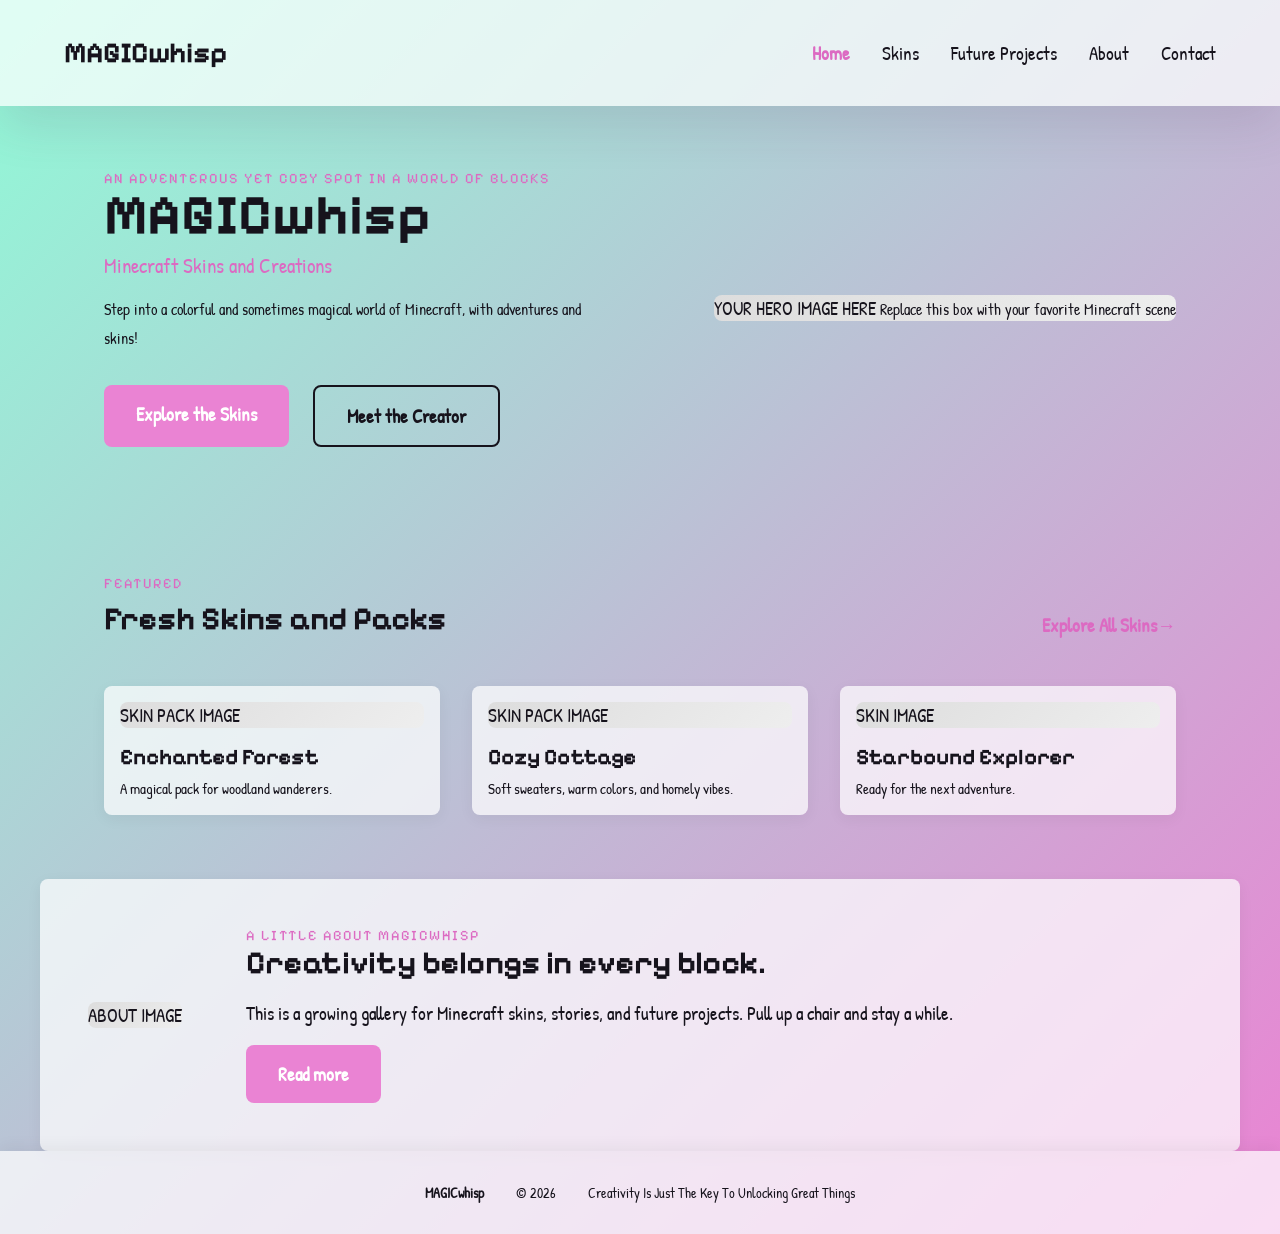
==== index.html @ 824f4995 "Restore original home page and CSS to the first working version" ====
<!doctype html>
<html lang="en">
<head>
  <meta charset="UTF-8">
  <meta name="viewport" content="width=device-width, initial-scale=1.0">
  <meta name="description" content="MAGICwhisp Minecraft skins and creations.">
  <title>MAGICwhisp | Minecraft Skins & Creations</title>
  <link rel="preconnect" href="https://fonts.googleapis.com">
  <link rel="preconnect" href="https://fonts.gstatic.com" crossorigin>
  <link href="https://fonts.googleapis.com/css2?family=Pixelify+Sans:wght@400;500;600;700&family=Patrick+Hand&display=swap" rel="stylesheet">
  <link rel="stylesheet" href="css/style.css">
  <script defer src="js/site.js"></script>
</head>
<body>
  <div class="pixel-transition" aria-hidden="true"></div>
  <header class="site-header">
    <a class="brand" href="index.html" aria-label="MAGICwhisp home">MAGICwhisp</a>
    <button class="menu-toggle" aria-label="Open navigation" aria-expanded="false">☰</button>
    <nav class="site-nav" aria-label="Main navigation">
      <a class="active" href="index.html">Home</a>
      <a href="skins.html">Skins</a>
      <a href="future-projects.html">Future Projects</a>
      <a href="about.html">About</a>
      <a href="contact.html">Contact</a>
    </nav>
  </header>

  <main>
    <section class="hero page-shell">
      <div class="hero-copy">
        <p class="eyebrow">An adventerous yet cozy spot in a world of blocks</p>
        <h1>MAGICwhisp</h1>
        <p class="hero-subtitle">Minecraft Skins and Creations</p>
        <p class="hero-intro">Step into a colorful and sometimes magical world of Minecraft, with adventures and skins!</p>
        <div class="button-row">
          <a class="button" href="skins.html">Explore the Skins</a>
          <a class="button button-quiet" href="about.html">Meet the Creator</a>
        </div>
      </div>
      <div class="hero-art image-placeholder" role="img" aria-label="Add a banner image behind the title here">
        <span>YOUR HERO IMAGE HERE</span>
        <small>Replace this box with your favorite Minecraft scene</small>
      </div>
    </section>

    <section class="page-shell section-block">
      <div class="section-heading">
        <div><p class="eyebrow">Featured</p><h2>Fresh Skins and Packs</h2></div>
        <a class="text-link" href="skins.html">Explore All Skins→</a>
      </div>
      <div class="feature-grid">
        <a class="feature-card" href="pack.html?pack=enchanted-forest">
          <div class="card-image image-placeholder">SKIN PACK IMAGE</div>
          <h3>Enchanted Forest</h3>
          <p>A magical pack for woodland wanderers.</p>
        </a>
        <a class="feature-card" href="pack.html?pack=cozy-cottage">
          <div class="card-image image-placeholder">SKIN PACK IMAGE</div>
          <h3>Cozy Cottage</h3>
          <p>Soft sweaters, warm colors, and homely vibes.</p>
        </a>
        <a class="feature-card" href="skin.html?skin=starbound-explorer">
          <div class="card-image image-placeholder">SKIN IMAGE</div>
          <h3>Starbound Explorer</h3>
          <p>Ready for the next adventure.</p>
        </a>
      </div>
    </section>

    <section class="page-shell callout">
      <div class="image-placeholder portrait-placeholder">ABOUT IMAGE</div>
      <div>
        <p class="eyebrow">A little about MAGICwhisp</p>
        <h2>Creativity belongs in every block.</h2>
        <p>This is a growing gallery for Minecraft skins, stories, and future projects. Pull up a chair and stay a while.</p>
        <a class="button" href="about.html">Read more</a>
      </div>
    </section>
  </main>

  <footer class="site-footer"><strong>MAGICwhisp</strong><span>© 2026</span><span>Creativity Is Just The Key To Unlocking Great Things</span></footer>
</body>
</html>
---- css/style.css ----
:root { --mint:#90fad7; --mint-light:#b6f9e3; --pink:#ea83d3; --pink-dark:#dc6ac2; --ink:#16131c; --paper:rgba(255,255,255,.72); --shadow:0 18px 50px rgba(92,42,93,.14); }
* { box-sizing:border-box; }
html { scroll-behavior:smooth; }
body { margin:0; color:var(--ink); font-family:'Patrick Hand',cursive; font-size:1.18rem; background:linear-gradient(135deg,var(--mint) 0%,var(--pink) 100%); min-height:100vh; }
a { color:inherit; text-decoration:none; }
button { cursor:pointer; border:none; background:0; font-family:inherit; font-size:inherit; }
.pixel-transition { position:fixed; inset:0; z-index:10; pointer-events:none; opacity:0; background-image:radial-gradient(#fff 1px,transparent 1px); background-size:18px 18px; transition:opacity .3s ease-out; }
.site-header { display:flex; align-items:center; justify-content:space-between; padding:2rem 4rem; background:var(--paper); box-shadow:var(--shadow); }
.brand { font-family:'Pixelify Sans',sans-serif; font-size:1.8rem; font-weight:700; color:var(--ink); }
.menu-toggle { display:none; font-size:1.5rem; }
.site-nav { display:flex; gap:2rem; }
.site-nav a { font-weight:500; padding:0.5rem 0; transition:color .2s; }
.site-nav a:hover, .site-nav a.active { color:var(--pink-dark); font-weight:600; }
main { flex:1; }
.page-shell { max-width:1200px; margin:0 auto; padding:4rem; }
.hero { display:flex; align-items:center; justify-content:space-between; gap:4rem; }
.hero-copy h1 { font-family:'Pixelify Sans',sans-serif; font-size:3.5rem; margin:0; line-height:1; }
.hero-copy { max-width:500px; }
.eyebrow { font-family:'Pixelify Sans',sans-serif; color:var(--pink-dark); font-size:0.9rem; text-transform:uppercase; letter-spacing:2px; margin:0; }
.hero-subtitle { color:var(--pink-dark); font-size:1.3rem; margin:0.5rem 0; }
.hero-intro { font-size:1rem; line-height:1.8; margin:1rem 0 2rem 0; }
.button-row { display:flex; gap:1.5rem; flex-wrap:wrap; }
.button { display:inline-block; padding:1rem 2rem; background:var(--pink); color:#fff; border-radius:0.5rem; font-weight:600; transition:background .2s,transform .1s; }
.button:hover { background:var(--pink-dark); transform:translateY(-2px); }
.button-quiet { background:transparent; border:2px solid var(--ink); color:var(--ink); }
.button-quiet:hover { background:var(--ink); color:#fff; }
.hero-art { max-width:100%; height:auto; }
.image-placeholder { background:linear-gradient(135deg,#ddd,#eee); border-radius:0.5rem; }
.section-block { display:flex; flex-direction:column; gap:3rem; }
.section-heading { display:flex; align-items:flex-end; justify-content:space-between; gap:2rem; }
.section-heading h2 { font-family:'Pixelify Sans',sans-serif; font-size:2rem; margin:0; }
.section-heading .eyebrow { margin-bottom:0.5rem; }
.text-link { font-weight:600; color:var(--pink-dark); transition:color .2s; }
.text-link:hover { color:var(--pink); }
.feature-grid { display:grid; grid-template-columns:repeat(3,1fr); gap:2rem; }
.feature-card { display:flex; flex-direction:column; background:var(--paper); border-radius:0.5rem; padding:1rem; text-decoration:none; transition:transform .2s,box-shadow .2s; box-shadow:0 4px 15px rgba(0,0,0,.05); }
.feature-card:hover { transform:translateY(-4px); box-shadow:var(--shadow); }
.feature-card h3 { font-family:'Pixelify Sans',sans-serif; margin:1rem 0 0 0; }
.feature-card p { margin:0.5rem 0 0 0; font-size:0.95rem; }
.card-image { width:100%; height:auto; border-radius:0.5rem; object-fit:cover; }
.callout { display:flex; align-items:center; gap:4rem; background:var(--paper); padding:3rem; border-radius:0.5rem; box-shadow:0 4px 15px rgba(0,0,0,.05); }
.callout > img { flex-shrink:0; max-width:300px; height:auto; border-radius:0.5rem; }
.callout > div h2 { font-family:'Pixelify Sans',sans-serif; font-size:2rem; margin:0; }
.portrait-placeholder { background:linear-gradient(135deg,#ddd,#eee); }
.site-footer { background:var(--paper); text-align:center; padding:2rem; font-size:0.9rem; display:flex; gap:2rem; justify-content:center; flex-wrap:wrap; box-shadow:0 -4px 15px rgba(0,0,0,.05); }
.site-footer strong { font-weight:700; }
@media (max-width:760px) { .site-header { padding:1rem 1.25rem; } .menu-toggle { display:block; } .site-nav { display:none; position:absolute; z-index:5; top:4.2rem; left:1rem; right:1rem; padding:1rem; background:var(--paper); border-radius:0.5rem; flex-direction:column; gap:1rem; box-shadow:var(--shadow); } .site-nav.active { display:flex; } .page-shell { padding:2rem 1rem; } .hero-copy { max-width:none; } .feature-grid { grid-template-columns:1fr; } .callout { flex-direction:column; } .callout img { max-width:100%; } }
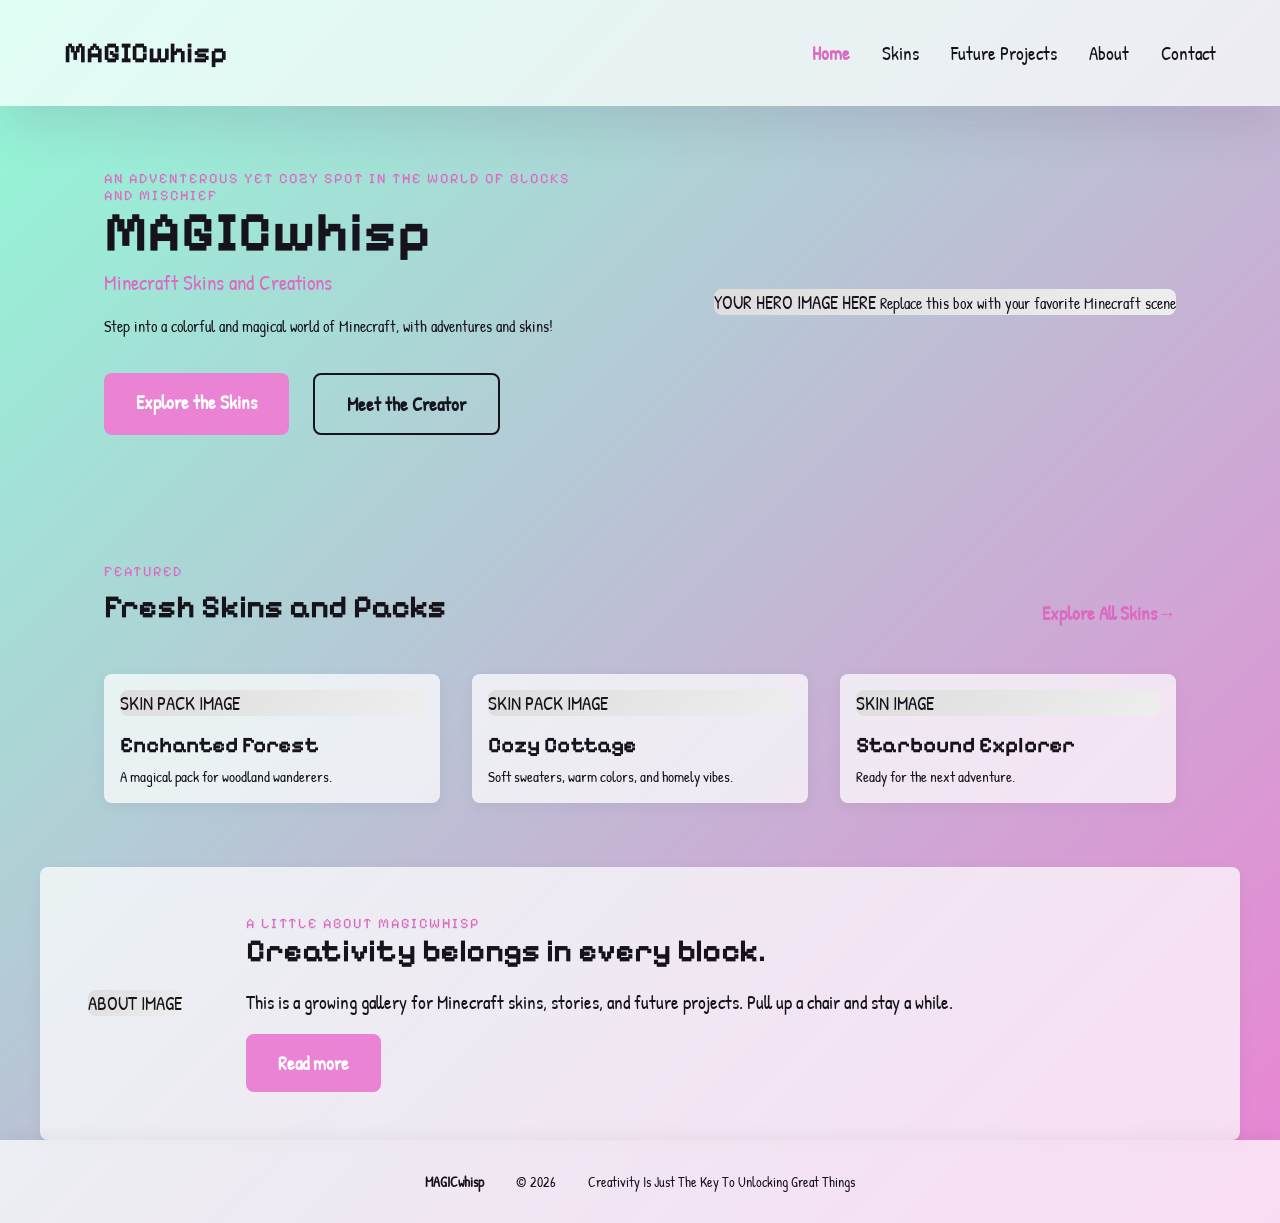
==== commit c3e37425: "Update text in index.html for clarity" ====
--- a/index.html
+++ b/index.html
@@ -28,10 +28,10 @@
   <main>
     <section class="hero page-shell">
       <div class="hero-copy">
-        <p class="eyebrow">An adventerous yet cozy spot in a world of blocks</p>
+        <p class="eyebrow">An adventerous yet cozy spot in the world of blocks and mischief</p>
         <h1>MAGICwhisp</h1>
         <p class="hero-subtitle">Minecraft Skins and Creations</p>
-        <p class="hero-intro">Step into a colorful and sometimes magical world of Minecraft, with adventures and skins!</p>
+        <p class="hero-intro">Step into a colorful and magical world of Minecraft, with adventures and skins!</p>
         <div class="button-row">
           <a class="button" href="skins.html">Explore the Skins</a>
           <a class="button button-quiet" href="about.html">Meet the Creator</a>
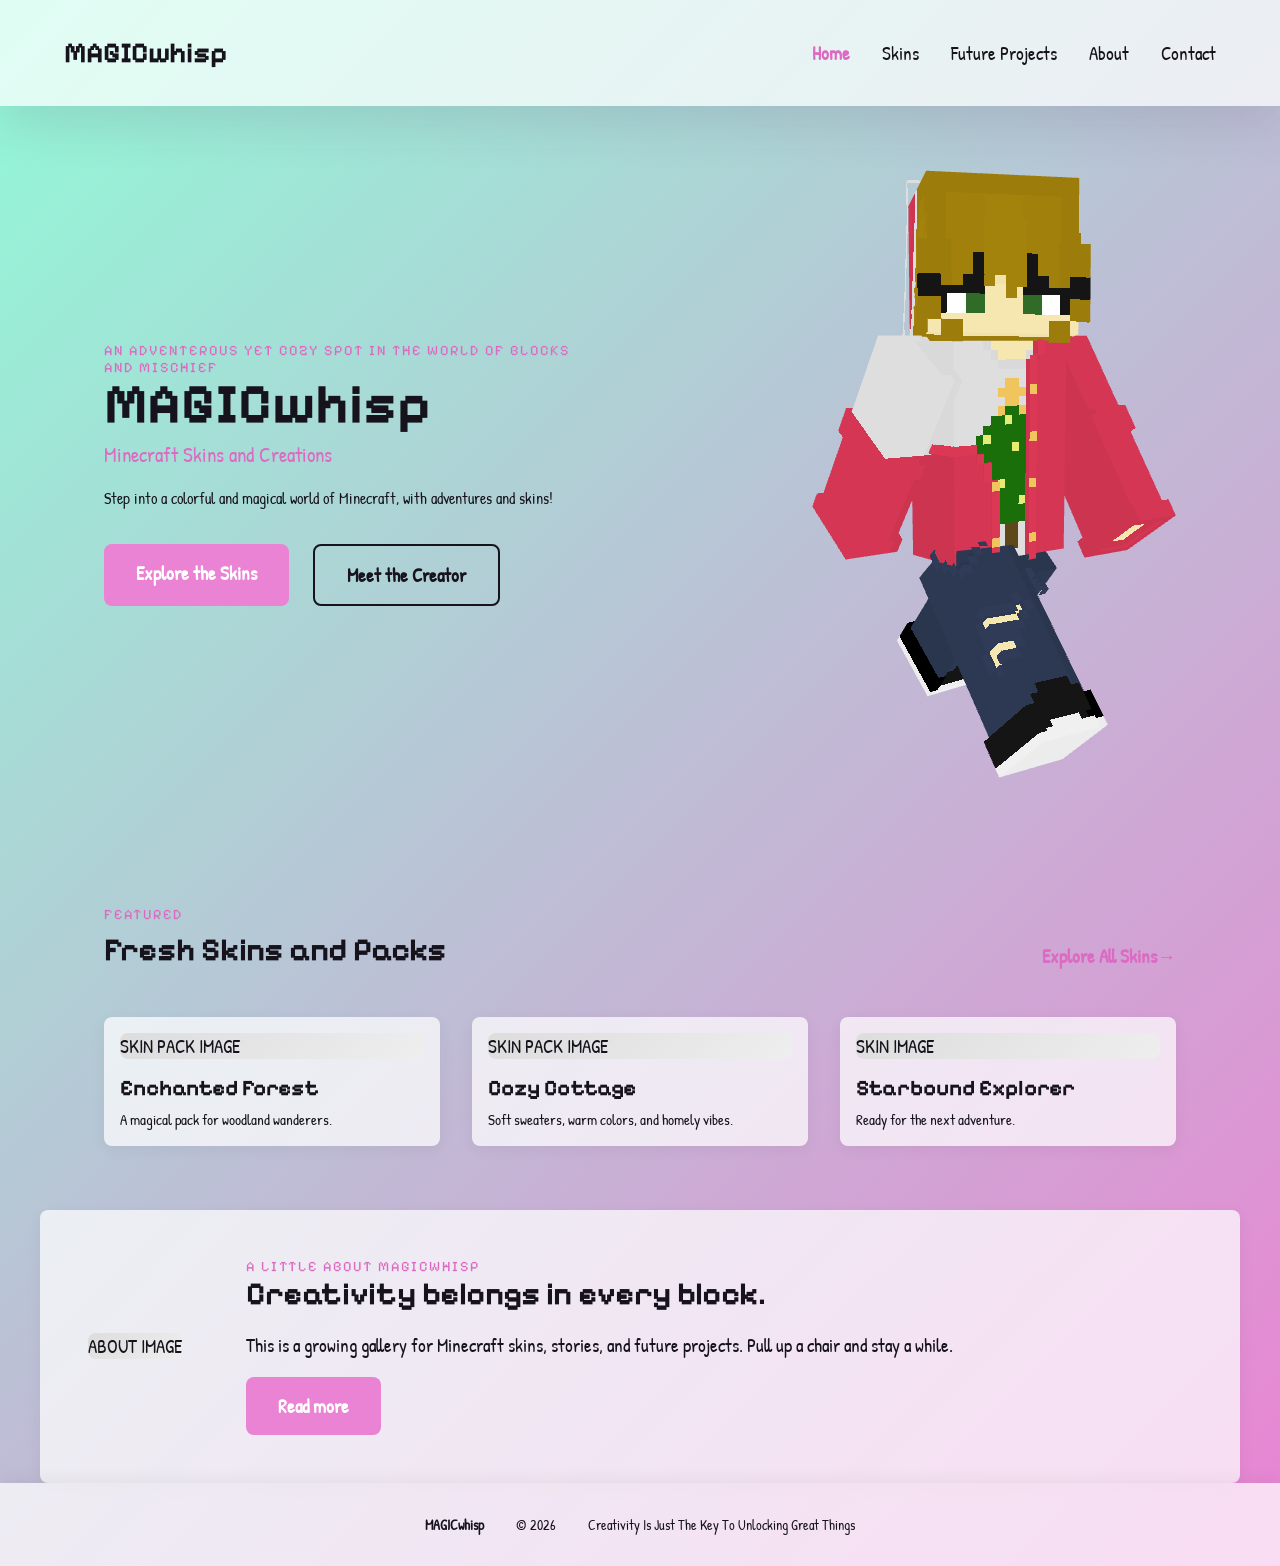
==== commit 2357b620: "Update hero image in index.html Replaced placeholder hero image with a specific image." ====
--- a/index.html
+++ b/index.html
@@ -37,10 +37,7 @@
           <a class="button button-quiet" href="about.html">Meet the Creator</a>
         </div>
       </div>
-      <div class="hero-art image-placeholder" role="img" aria-label="Add a banner image behind the title here">
-        <span>YOUR HERO IMAGE HERE</span>
-        <small>Replace this box with your favorite Minecraft scene</small>
-      </div>
+<img class="hero-art" src="assets/images/B.png" alt="My Christmas Style" />
     </section>
 
     <section class="page-shell section-block">
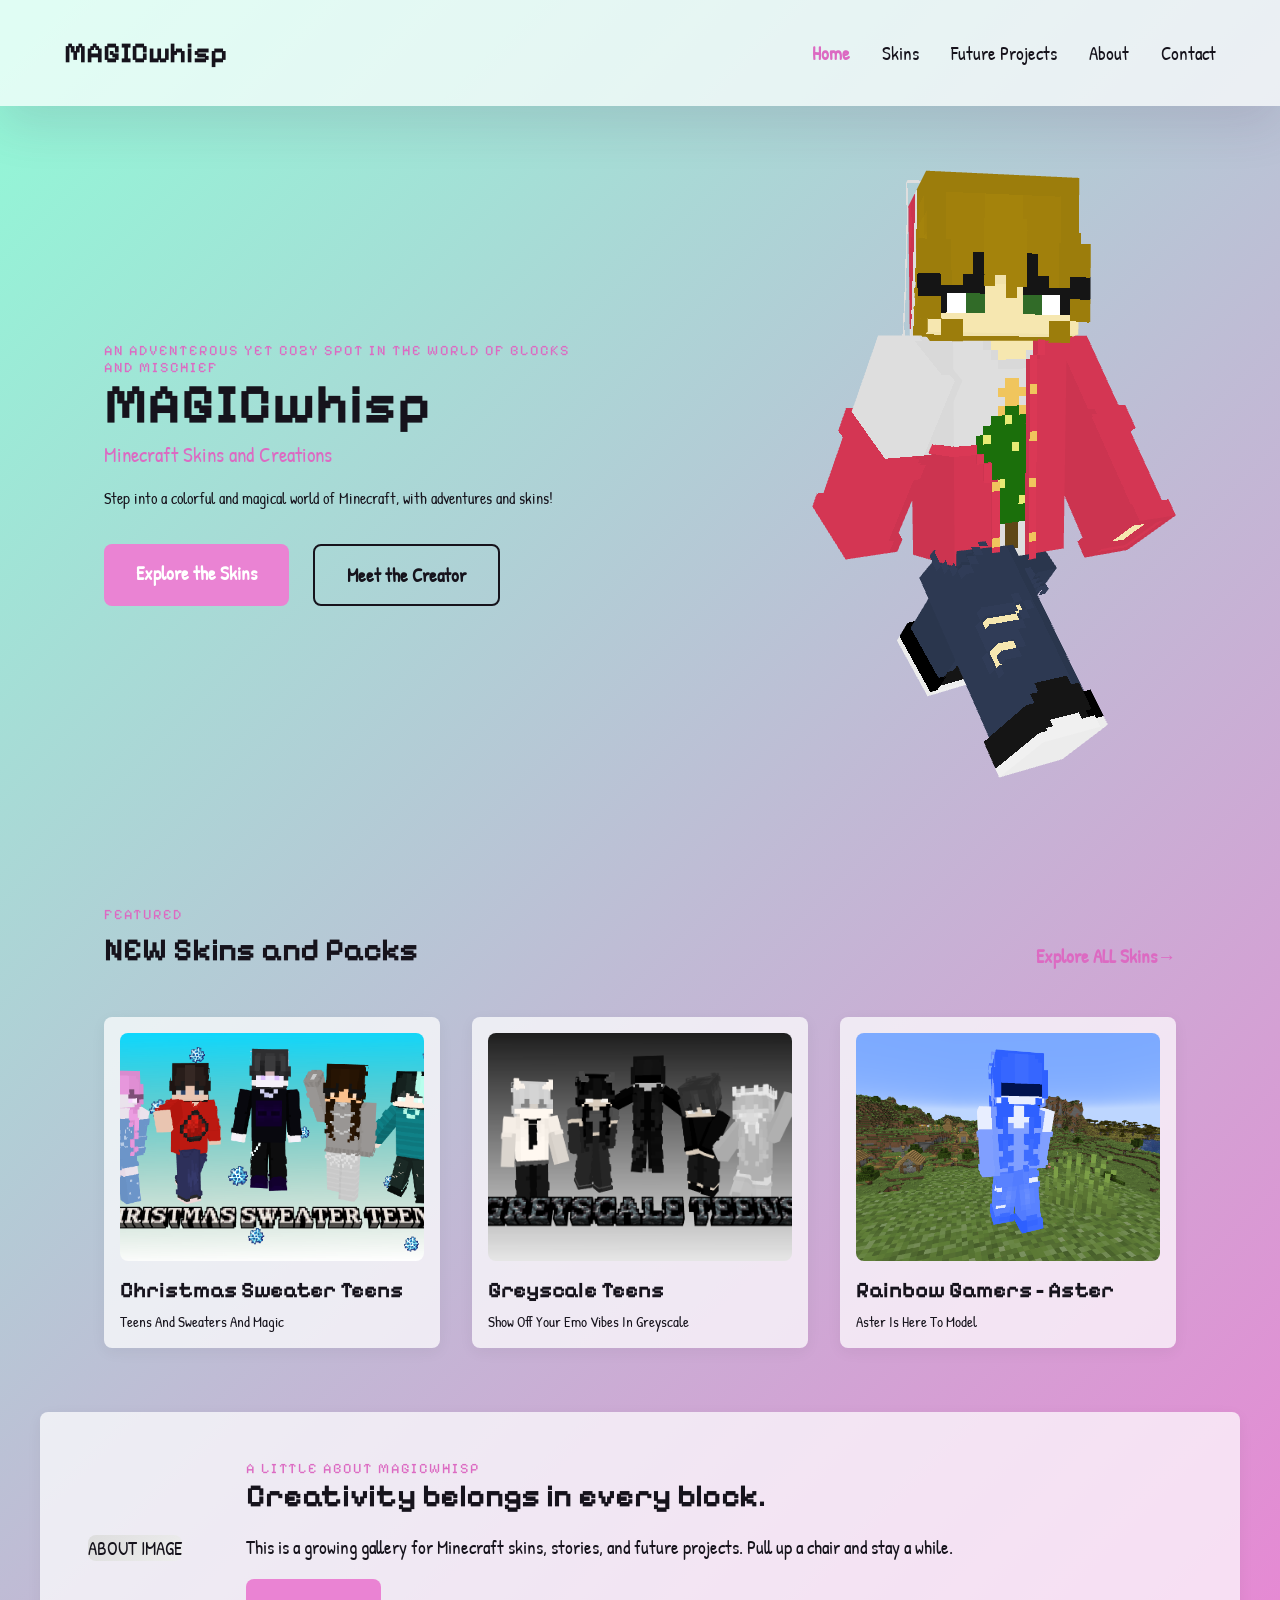
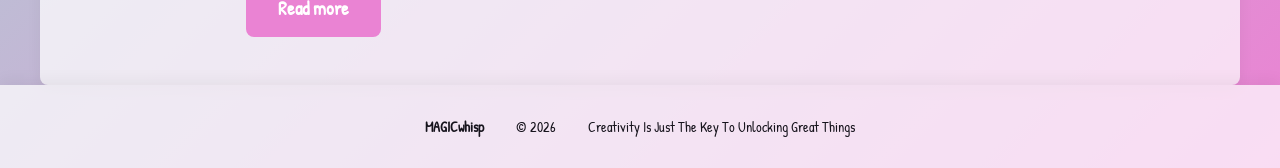
==== commit f281b52e: "Update featured section with new skins and packs" ====
--- a/index.html
+++ b/index.html
@@ -42,24 +42,24 @@
 
     <section class="page-shell section-block">
       <div class="section-heading">
-        <div><p class="eyebrow">Featured</p><h2>Fresh Skins and Packs</h2></div>
-        <a class="text-link" href="skins.html">Explore All Skins→</a>
+        <div><p class="eyebrow">Featured</p><h2>NEW Skins and Packs</h2></div>
+        <a class="text-link" href="skins.html">Explore ALL Skins→</a>
       </div>
       <div class="feature-grid">
-        <a class="feature-card" href="pack.html?pack=enchanted-forest">
-          <div class="card-image image-placeholder">SKIN PACK IMAGE</div>
-          <h3>Enchanted Forest</h3>
-          <p>A magical pack for woodland wanderers.</p>
+          <a class="feature-card" href="pack.html?pack=christmas-sweater-teens">
+    <img class="card-image" src="assets/images/christmas-sweater-teens.png" alt="Christmas Sweater Teens skin pack">
+    <h3>Christmas Sweater Teens</h3>
+    <p>Teens And Sweaters And Magic</p>
+  </a>
+        <a class="feature-card" href="pack.html?pack=greyscale-teens">
+         <img class="card-image" src="assets/images/greyscale-teens.png" alt="Greyscale Teens skin pack">
+    <h3>Greyscale Teens</h3>
+    <p>Show Off Your Emo Vibes In Greyscale</p>
         </a>
-        <a class="feature-card" href="pack.html?pack=cozy-cottage">
-          <div class="card-image image-placeholder">SKIN PACK IMAGE</div>
-          <h3>Cozy Cottage</h3>
-          <p>Soft sweaters, warm colors, and homely vibes.</p>
-        </a>
-        <a class="feature-card" href="skin.html?skin=starbound-explorer">
-          <div class="card-image image-placeholder">SKIN IMAGE</div>
-          <h3>Starbound Explorer</h3>
-          <p>Ready for the next adventure.</p>
+        <a class="feature-card" href="skin.html?skin=Aster">
+         <img class="card-image" src="assets/images/rainbow-gamers-model.png" alt="Aster Model of Rainbow Gamers skin pack">
+    <h3>Rainbow Gamers - Aster</h3>
+    <p>Aster Is Here To Model</p>
         </a>
       </div>
     </section>
--- a/css/style.css
+++ b/css/style.css
@@ -37,7 +37,7 @@
 .feature-card:hover { transform:translateY(-4px); box-shadow:var(--shadow); }
 .feature-card h3 { font-family:'Pixelify Sans',sans-serif; margin:1rem 0 0 0; }
 .feature-card p { margin:0.5rem 0 0 0; font-size:0.95rem; }
-.card-image { width:100%; height:auto; border-radius:0.5rem; object-fit:cover; }
+.card-image { display: block; width: 100%; aspect-ratio: 4 / 3; object-fit: cover;  border-radius: 0.5rem;}
 .callout { display:flex; align-items:center; gap:4rem; background:var(--paper); padding:3rem; border-radius:0.5rem; box-shadow:0 4px 15px rgba(0,0,0,.05); }
 .callout > img { flex-shrink:0; max-width:300px; height:auto; border-radius:0.5rem; }
 .callout > div h2 { font-family:'Pixelify Sans',sans-serif; font-size:2rem; margin:0; }
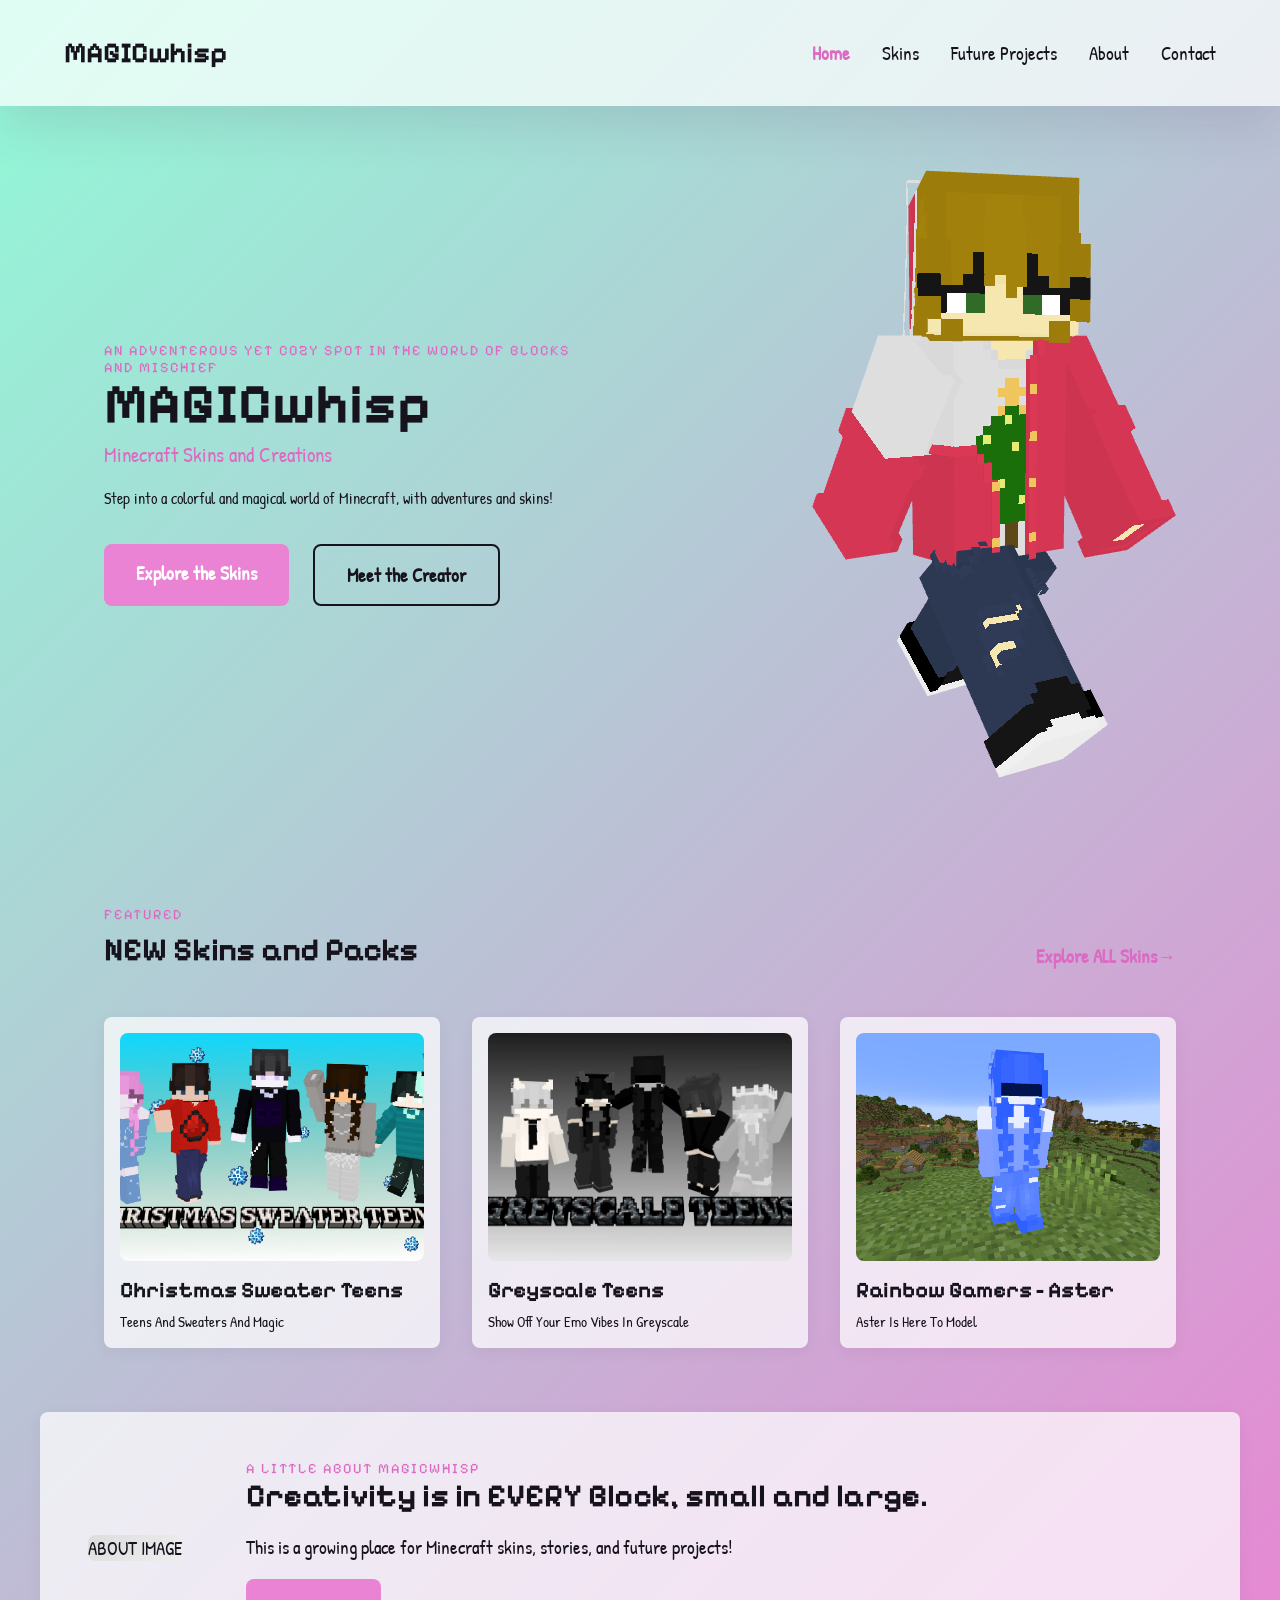
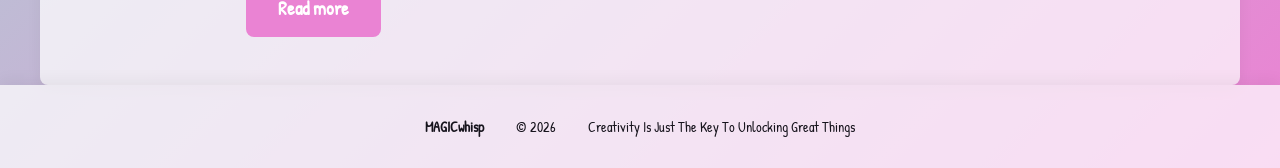
==== commit 921c4b3c: "Update heading and paragraph text in index.html" ====
--- a/index.html
+++ b/index.html
@@ -68,8 +68,8 @@
       <div class="image-placeholder portrait-placeholder">ABOUT IMAGE</div>
       <div>
         <p class="eyebrow">A little about MAGICwhisp</p>
-        <h2>Creativity belongs in every block.</h2>
-        <p>This is a growing gallery for Minecraft skins, stories, and future projects. Pull up a chair and stay a while.</p>
+        <h2>Creativity is in EVERY Block, small and large.</h2>
+        <p>This is a growing place for Minecraft skins, stories, and future projects!</p>
         <a class="button" href="about.html">Read more</a>
       </div>
     </section>
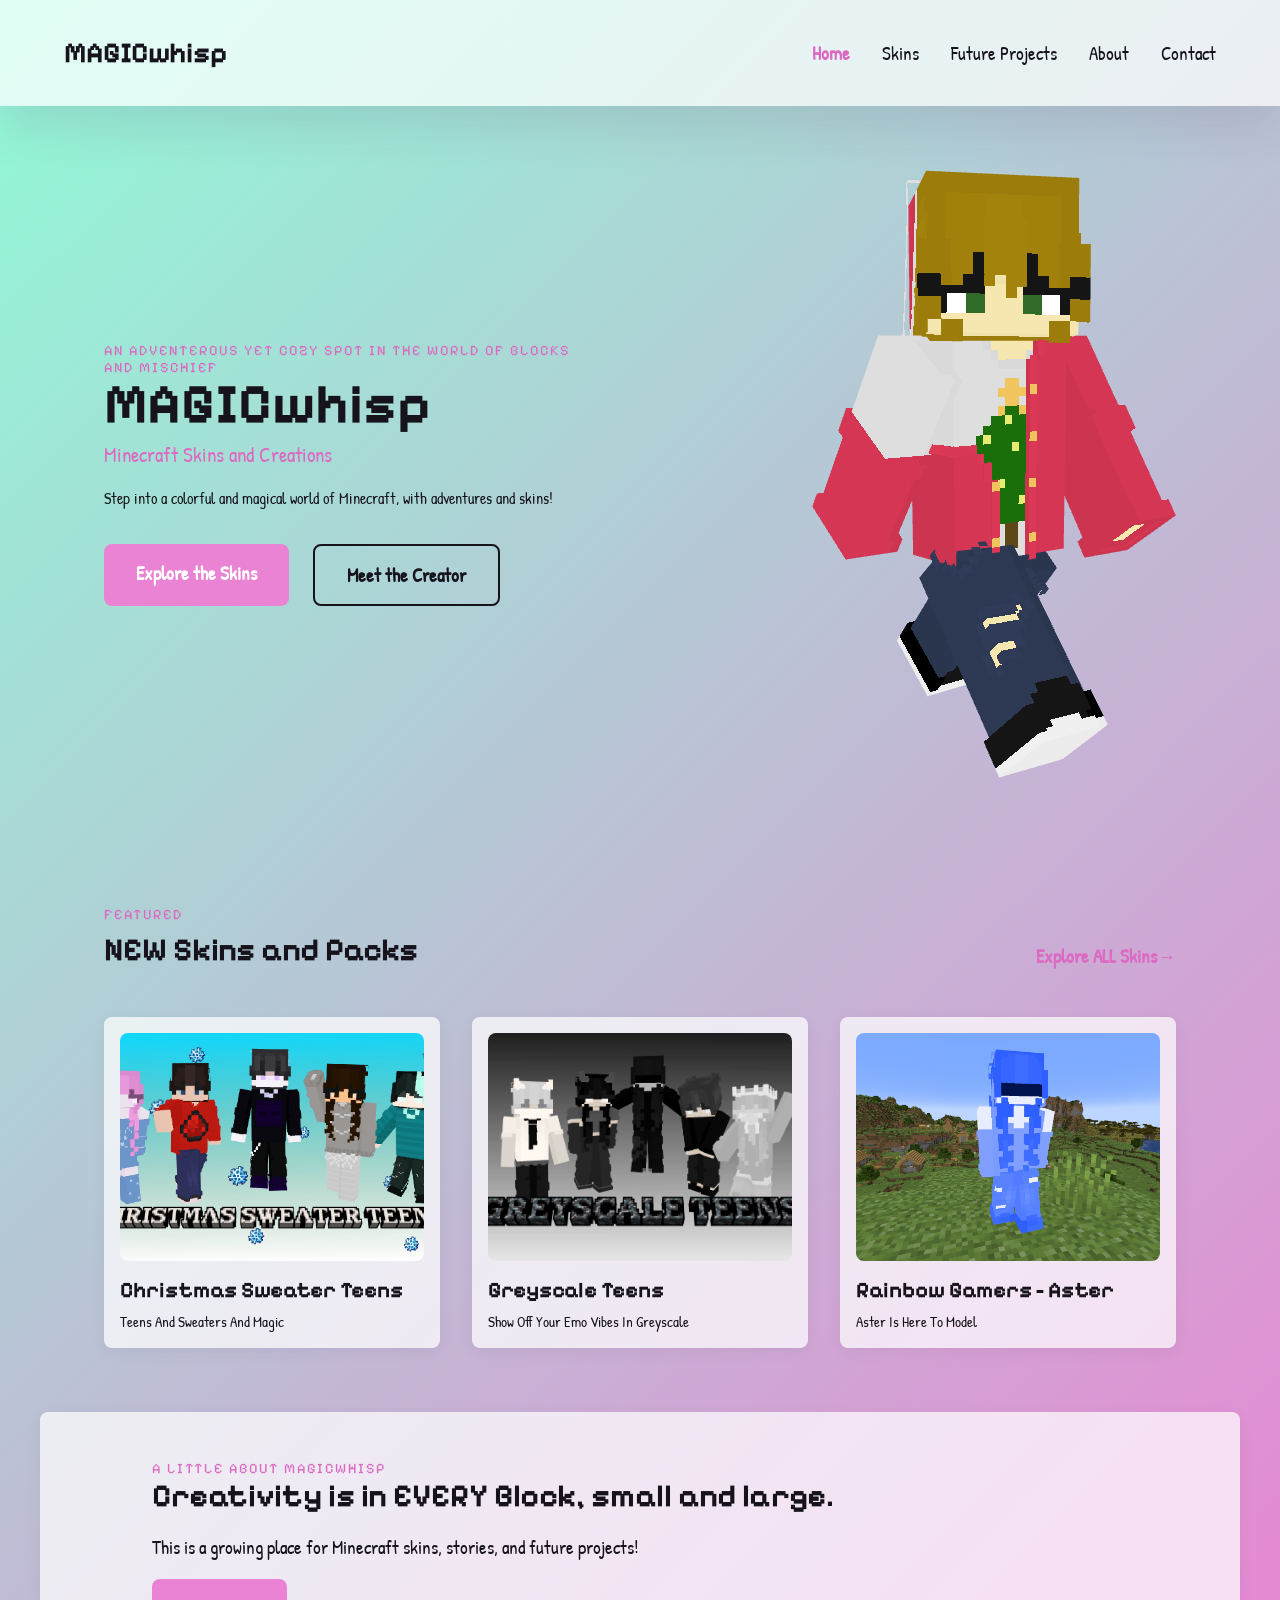
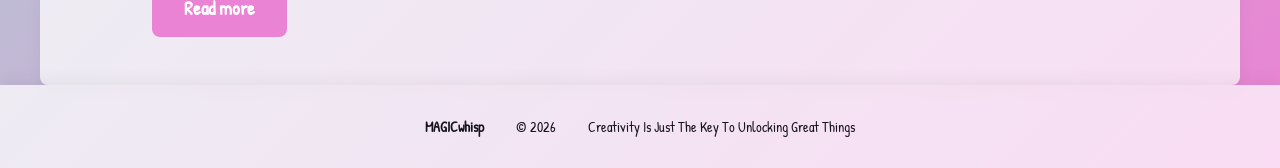
==== commit 1a1f3ee0: "Update image placeholder with background image" ====
--- a/index.html
+++ b/index.html
@@ -65,7 +65,7 @@
     </section>
 
     <section class="page-shell callout">
-      <div class="image-placeholder portrait-placeholder">ABOUT IMAGE</div>
+      <div class="image-placeholder portrait-placeholder" role="img" aria-label="About MAGICwhisp" style="background-image: url('assets/images/YTAvatar.png'); background-size: cover; background-position: center;"></div>
       <div>
         <p class="eyebrow">A little about MAGICwhisp</p>
         <h2>Creativity is in EVERY Block, small and large.</h2>
--- a/css/style.css
+++ b/css/style.css
@@ -37,7 +37,7 @@
 .feature-card:hover { transform:translateY(-4px); box-shadow:var(--shadow); }
 .feature-card h3 { font-family:'Pixelify Sans',sans-serif; margin:1rem 0 0 0; }
 .feature-card p { margin:0.5rem 0 0 0; font-size:0.95rem; }
-.card-image { display: block; width: 100%; aspect-ratio: 4 / 3; object-fit: cover;  border-radius: 0.5rem;}
+.card-image { display: block;  width: 100%;  aspect-ratio: 4 / 3;  object-fit: cover;  border-radius: 0.5rem; }
 .callout { display:flex; align-items:center; gap:4rem; background:var(--paper); padding:3rem; border-radius:0.5rem; box-shadow:0 4px 15px rgba(0,0,0,.05); }
 .callout > img { flex-shrink:0; max-width:300px; height:auto; border-radius:0.5rem; }
 .callout > div h2 { font-family:'Pixelify Sans',sans-serif; font-size:2rem; margin:0; }
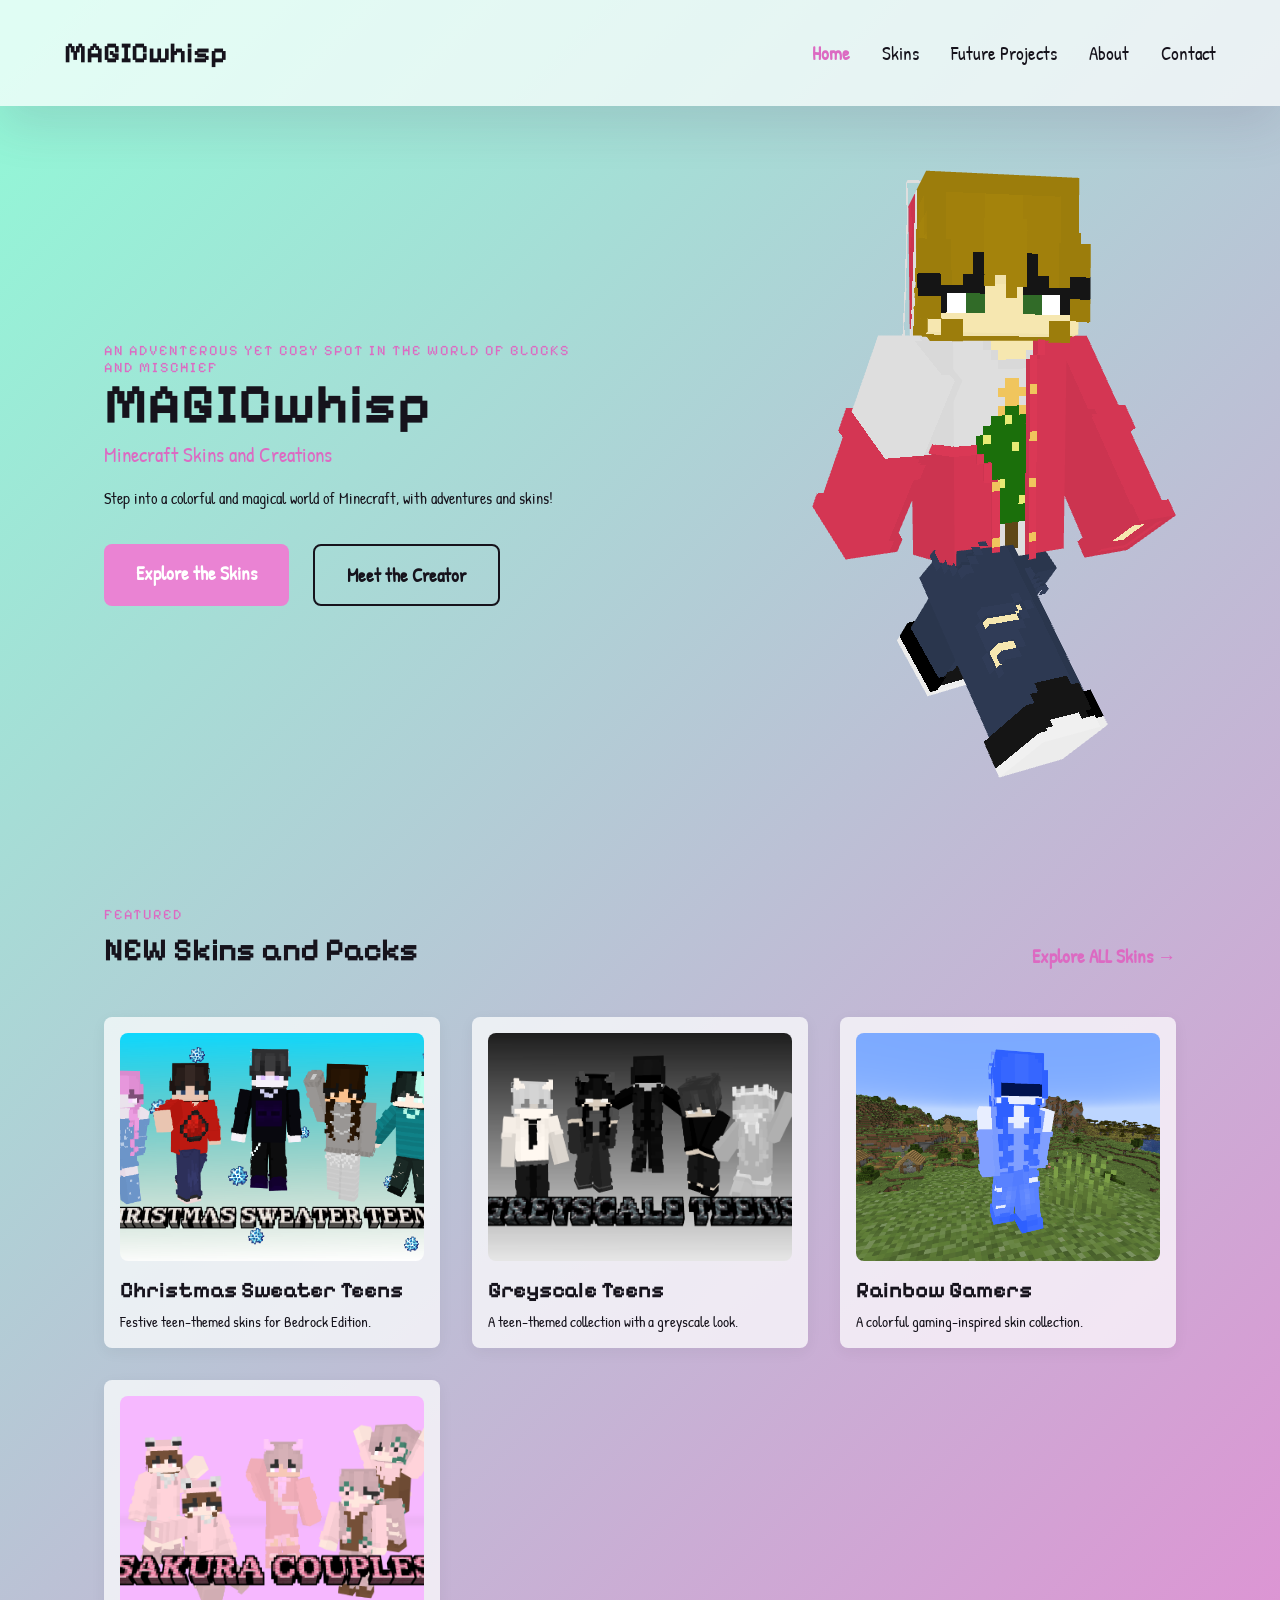
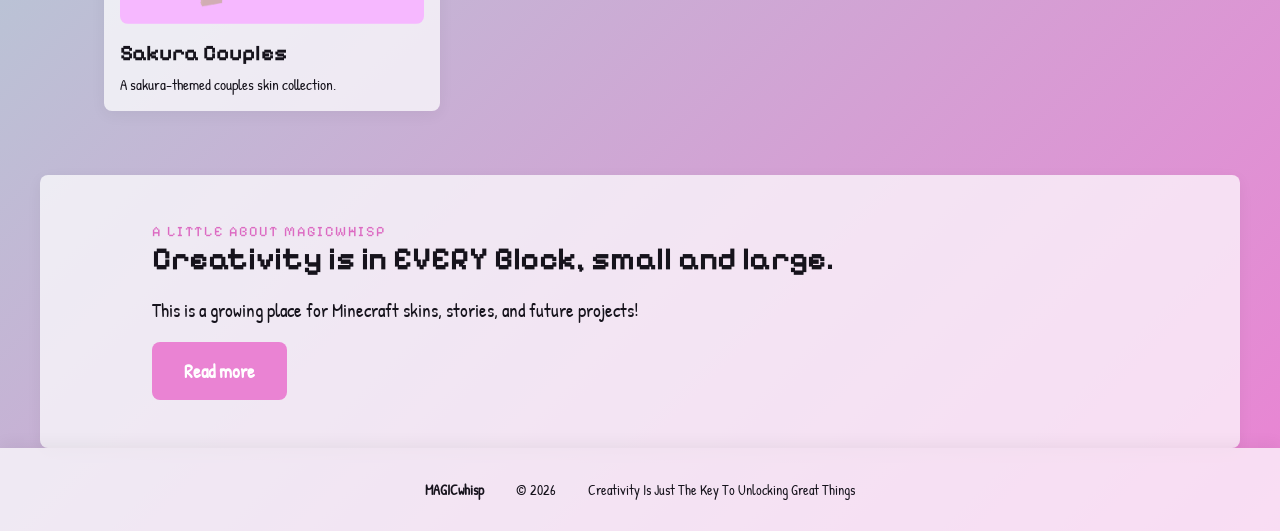
==== commit cf73804c: "Set up four skin pack listings and edition downloads" ====
--- a/index.html
+++ b/index.html
@@ -24,7 +24,6 @@
       <a href="contact.html">Contact</a>
     </nav>
   </header>
-
   <main>
     <section class="hero page-shell">
       <div class="hero-copy">
@@ -37,35 +36,38 @@
           <a class="button button-quiet" href="about.html">Meet the Creator</a>
         </div>
       </div>
-<img class="hero-art" src="assets/images/B.png" alt="My Christmas Style" />
+      <img class="hero-art" src="assets/images/B.png" alt="My Christmas Style">
     </section>
-
     <section class="page-shell section-block">
       <div class="section-heading">
         <div><p class="eyebrow">Featured</p><h2>NEW Skins and Packs</h2></div>
-        <a class="text-link" href="skins.html">Explore ALL Skins→</a>
+        <a class="text-link" href="skins.html">Explore ALL Skins →</a>
       </div>
       <div class="feature-grid">
-          <a class="feature-card" href="pack.html?pack=christmas-sweater-teens">
-    <img class="card-image" src="assets/images/christmas-sweater-teens.png" alt="Christmas Sweater Teens skin pack">
-    <h3>Christmas Sweater Teens</h3>
-    <p>Teens And Sweaters And Magic</p>
-  </a>
+        <a class="feature-card" href="pack.html?pack=christmas-sweater-teens">
+          <img class="card-image" src="assets/images/christmas-sweater-teens.png" alt="Christmas Sweater Teens skin pack">
+          <h3>Christmas Sweater Teens</h3>
+          <p>Festive teen-themed skins for Bedrock Edition.</p>
+        </a>
         <a class="feature-card" href="pack.html?pack=greyscale-teens">
-         <img class="card-image" src="assets/images/greyscale-teens.png" alt="Greyscale Teens skin pack">
-    <h3>Greyscale Teens</h3>
-    <p>Show Off Your Emo Vibes In Greyscale</p>
+          <img class="card-image" src="assets/images/greyscale-teens.png" alt="Greyscale Teens skin pack">
+          <h3>Greyscale Teens</h3>
+          <p>A teen-themed collection with a greyscale look.</p>
         </a>
-        <a class="feature-card" href="skin.html?skin=Aster">
-         <img class="card-image" src="assets/images/rainbow-gamers-model.png" alt="Aster Model of Rainbow Gamers skin pack">
-    <h3>Rainbow Gamers - Aster</h3>
-    <p>Aster Is Here To Model</p>
+        <a class="feature-card" href="pack.html?pack=rainbow-gamers">
+          <img class="card-image" src="assets/images/rainbow-gamers-model.png" alt="Rainbow Gamers skin pack">
+          <h3>Rainbow Gamers</h3>
+          <p>A colorful gaming-inspired skin collection.</p>
+        </a>
+        <a class="feature-card" href="pack.html?pack=sakura-couples">
+          <img class="card-image" src="assets/images/sakura-couples.png" alt="Sakura Couples skin pack">
+          <h3>Sakura Couples</h3>
+          <p>A sakura-themed couples skin collection.</p>
         </a>
       </div>
     </section>
-
     <section class="page-shell callout">
-      <div class="image-placeholder portrait-placeholder" role="img" aria-label="About MAGICwhisp" style="background-image: url('assets/images/YTAvatar.png'); background-size: cover; background-position: center;"></div>
+      <div class="image-placeholder portrait-placeholder" role="img" aria-label="About MAGICwhisp" style="background-image:url('assets/images/YTAvatar.png');background-size:cover;background-position:center"></div>
       <div>
         <p class="eyebrow">A little about MAGICwhisp</p>
         <h2>Creativity is in EVERY Block, small and large.</h2>
@@ -74,7 +76,6 @@
       </div>
     </section>
   </main>
-
   <footer class="site-footer"><strong>MAGICwhisp</strong><span>© 2026</span><span>Creativity Is Just The Key To Unlocking Great Things</span></footer>
 </body>
 </html>
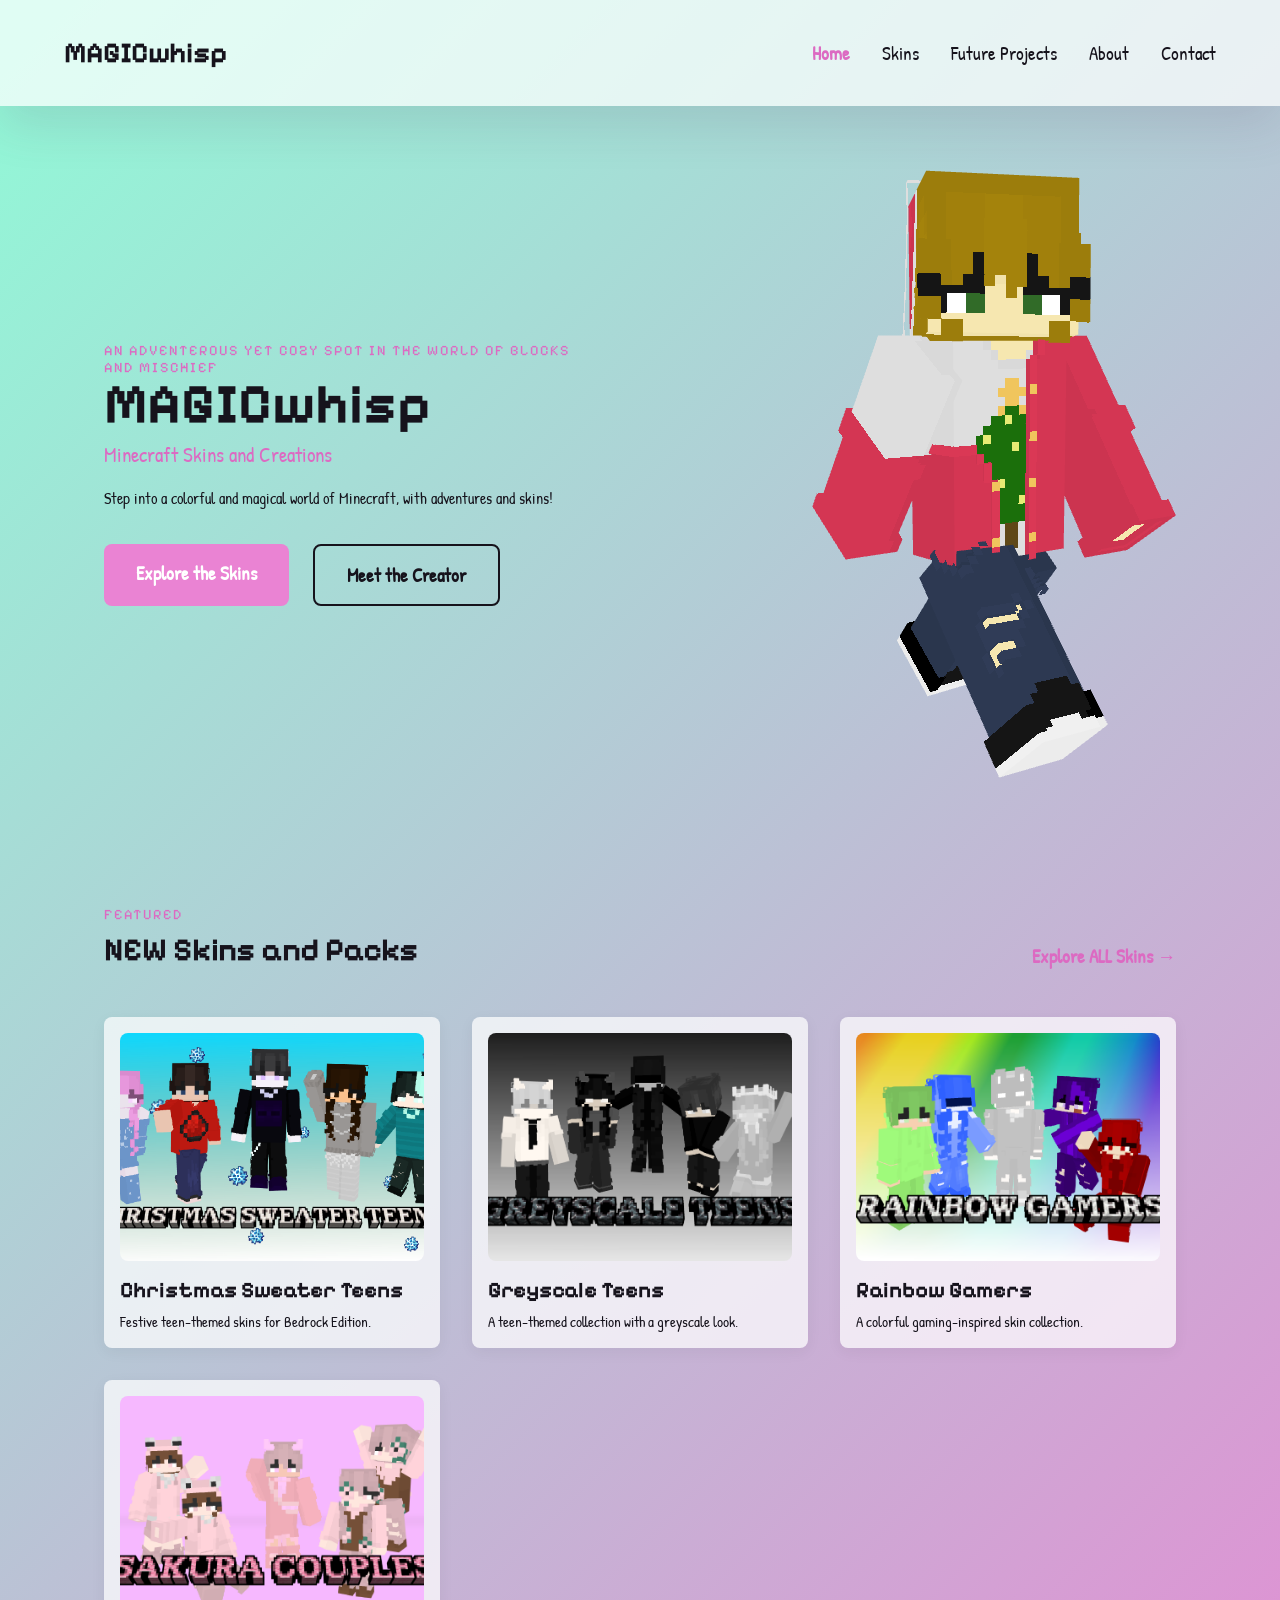
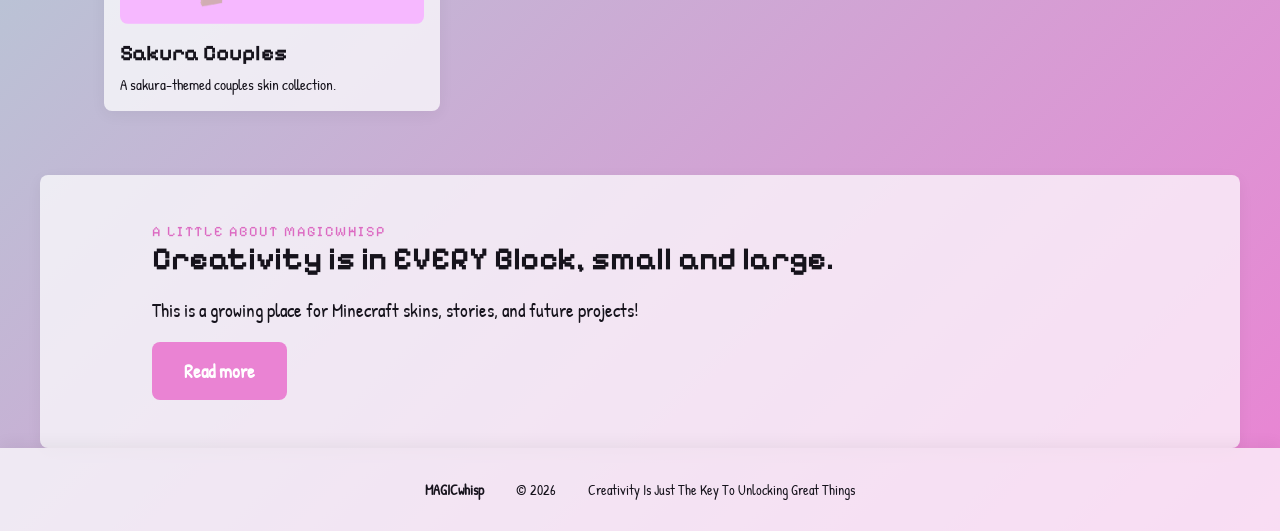
==== commit 95541637: "Update image source for Rainbow Gamers skin pack" ====
--- a/index.html
+++ b/index.html
@@ -55,7 +55,7 @@
           <p>A teen-themed collection with a greyscale look.</p>
         </a>
         <a class="feature-card" href="pack.html?pack=rainbow-gamers">
-          <img class="card-image" src="assets/images/rainbow-gamers-model.png" alt="Rainbow Gamers skin pack">
+          <img class="card-image" src="assets/images/rainbow-gamers.png" alt="Rainbow Gamers skin pack">
           <h3>Rainbow Gamers</h3>
           <p>A colorful gaming-inspired skin collection.</p>
         </a>
